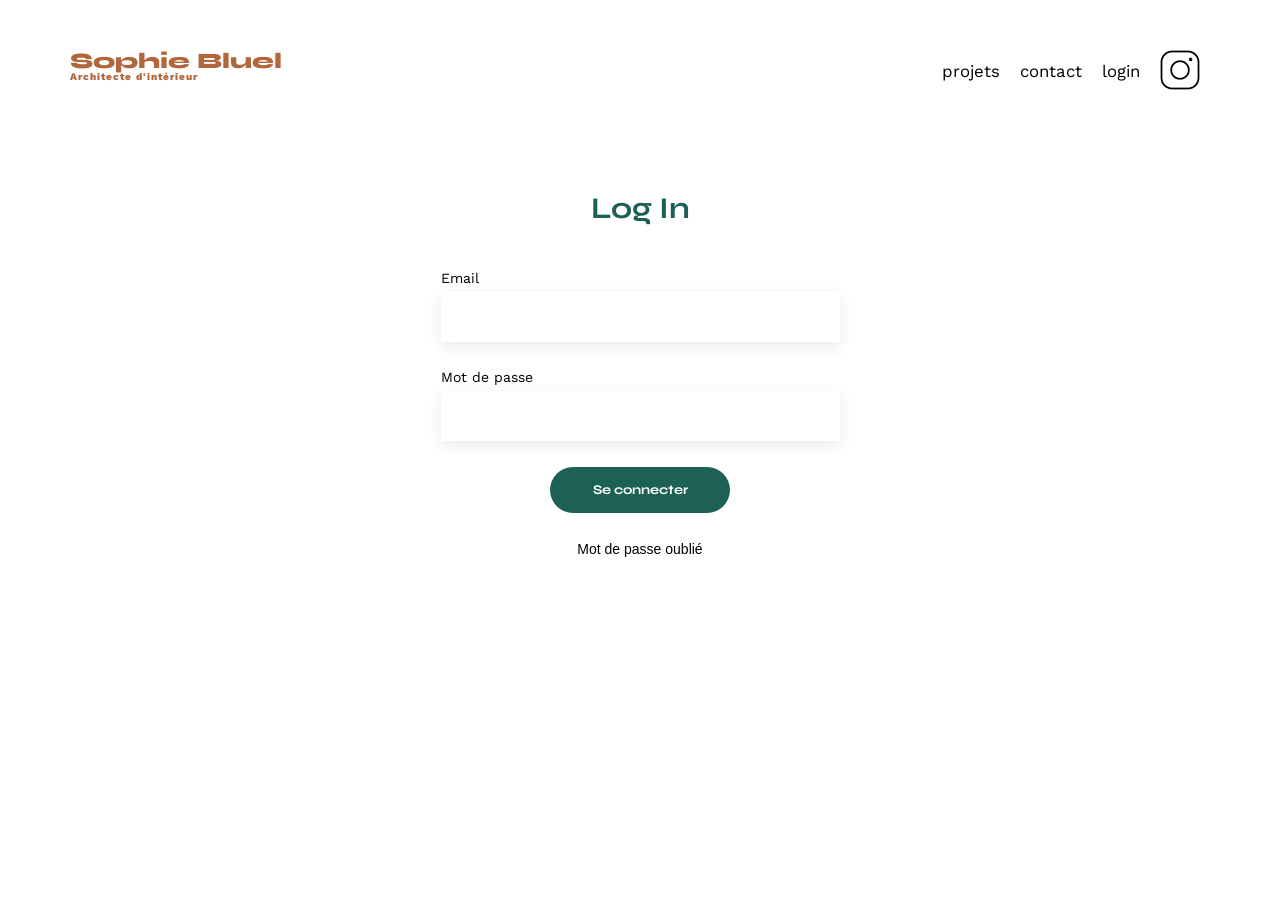
==== FrontEnd/login.html @ 2c6ded91 "ajout verif token + code modal" ====
<!DOCTYPE html>
<html lang="fr">

<head>
    <meta charset="UTF-8">
    <title>Connexion - Sophie Bluel</title>
    <meta name="viewport" content="width=device-width, initial-scale=1.0">
    <link rel="preconnect" href="https://fonts.googleapis.com">
    <link rel="preconnect" href="https://fonts.gstatic.com" crossorigin>
    <link href="https://fonts.googleapis.com/css2?family=Syne:wght@700;800&family=Work+Sans&display=swap" rel="stylesheet">
    <link rel="stylesheet" href="./assets/style.css">
    <script src="assets/javascript/login.js" defer></script>
</head>

<body>
<header>
	<h1>Sophie Bluel <span>Architecte d'intérieur</span></h1>
	<nav>
		<ul>
			<li>projets</li>
			<li>contact</li>
			<li><a href="login.html" id="login">login</a></li>
			<li><img src="./assets/icons/instagram.png" alt="Instagram"></li>
		</ul>
	</nav>
</header>

<main id="login">
    <h2>Log In</h2>
    <form id="login-form" action="#" method="post">
        <label for="email">Email</label>
        <input type="email" name="email" id="email">
        <label for="password">Mot de passe</label>
        <input type="password" name="password" id="password">
        <div id="error-message"></div>
        <input type="submit" value="Se connecter">
        <button type="button">Mot de passe oublié</button>
    </form>
</main>

</body>
---- FrontEnd/assets/style.css ----
/* http://meyerweb.com/eric/tools/css/reset/
   v2.0 | 20110126
   License: none (public domain)
*/

html, body, div, span, applet, object, iframe,
h1, h2, h3, h4, h5, h6, p, blockquote, pre,
a, abbr, acronym, address, big, cite, code,
del, dfn, em, img, ins, kbd, q, s, samp,
small, strike, strong, sub, sup, tt, var,
b, u, i, center,
dl, dt, dd, ol, ul, li,
fieldset, form, label, legend,
table, caption, tbody, tfoot, thead, tr, th, td,
article, aside, canvas, details, embed,
figure, figcaption, footer, header, hgroup,
menu, nav, output, ruby, section, summary,
time, mark, audio, video {
	margin: 0;
	padding: 0;
	border: 0;
	font-size: 100%;
	font: inherit;
	vertical-align: baseline;
}
/* HTML5 display-role reset for older browsers */
article, aside, details, figcaption, figure,
footer, header, hgroup, menu, nav, section {
	display: block;
}
body {
	line-height: 1;
}
ol, ul {
	list-style: none;
}
blockquote, q {
	quotes: none;
}
blockquote:before, blockquote:after,
q:before, q:after {
	content: '';
	content: none;
}
table {
	border-collapse: collapse;
	border-spacing: 0;
}
/** end reset css**/
body {
	max-width: 1140px;
	margin:auto;
	font-family: 'Work Sans' ;
	font-size: 14px;
}
header {
	display: flex;
	justify-content: space-between;
	margin: 50px 0
}
section {
	margin: 50px 0
}

h1{
	display: flex;
	flex-direction: column;
	font-family: 'Syne';
	font-size: 22px;
	font-weight: 800;
	color: #B1663C
}

h1 > span {
	font-family: 'Work Sans';
	font-size:10px;
	letter-spacing: 0.1em;
;
}

h2{
	font-family: 'Syne';
	font-weight: 700;
	font-size: 30px;
	color: #1D6154
}

.filterArea{
	display: flex;
    justify-content: center;
    margin-top: 4%;
    margin-bottom: 4%;
}

.filter-button{
    font-family: Syne;
	color: #1D6154;
    margin-right: 2%;
    border-radius: 38px;
    padding: 10px 9px;
    background-color: white;
    border: 2px solid #1D6154;
	padding-left: 15px;
	padding-right: 15px;
}

.filter-button.active {
	background-color:  #1D6154;
	color: white;
}

nav ul {
	display: flex;
	align-items: center;
	list-style-type: none;

}
nav li {
	padding: 0 10px;
	font-size: 1.2em;
}

li:hover {
	color: #B1663C;
}
#introduction {
	display: flex;
	align-items: center;
}
#introduction figure {
	flex: 1
}
#introduction img {
	display: block;
	margin: auto;
	width: 80%;
}

#introduction article {
	flex: 1
}
#introduction h2 {
	margin-bottom: 1em;
}

#introduction p {
	margin-bottom: 0.5em;
}
#portfolio h2 {
	text-align: center;
	margin-bottom: 1em;
}
.gallery {
	width: 100%;
	display: grid;
	grid-template-columns: 1fr 1fr 1fr;
	grid-column-gap: 20px;
	grid-row-gap: 20px;
}

.gallery img {
	width: 100%;

}
#contact {
	width: 50%;
margin: auto;
}
#contact > * {
	text-align: center;

}
#contact h2{
	margin-bottom: 20px;
}
#contact form {
	text-align: left;
	margin-top:30px;
	display: flex;
	flex-direction: column;
}

#contact input {
	height: 50px;
	font-size: 1.2em;
	border: none;
	box-shadow: 0px 4px 14px rgba(0, 0, 0, 0.09);
}
#contact label {
	margin: 2em 0 1em 0;
}
#contact textarea {
	border: none;
	box-shadow: 0px 4px 14px rgba(0, 0, 0, 0.09);
}

input[type="submit"]{
	font-family: 'Syne';
	font-weight: 700;
	color: white;
	background-color: #1D6154;
	margin : 2em auto ;
	width: 180px;
	text-align: center;
	border-radius: 60px ;
}

footer nav ul {
	display: flex;
	justify-content: flex-end;
	margin: 2em
}


#login {
    width: 50%;
    margin: 100px auto;
    text-align: center;
}

#login h2 {
    font-family: 'Syne';
    font-weight: 700;
    font-size: 30px;
    color: #1D6154;
    margin-bottom: 20px;
}

#login form {
    display: flex;
    flex-direction: column;
    align-items: center;
	text-align: left; 
}

#login label {
    margin: 2em 0 0.5em 0;
	display: flex;
	width: 70%
}

#login input[type="email"],
#login input[type="password"] {
    width: 70%;
    height: 50px;
    font-size: 1.2em;
    border: none;
    box-shadow: 0px 4px 14px rgba(0, 0, 0, 0.09);
    padding: 0 10px;
}

#login input[type="submit"] {
    font-family: 'Syne';
    font-weight: 700;
    color: white;
    background-color: #1D6154;
    margin: 2em auto;
    width: 180px;
    text-align: center;
    border-radius: 50px;
    border: none;
    padding: 15px;
    cursor: pointer;
}

#login button {
    background: none;
    border: none;
    color:black;
    font-size: 1em;
    cursor: pointer;
}

#login button:hover {
    text-decoration: underline;
}

#error-message{
	color: red;
}

#edition-mode {
	background-color: black;
	height: 59px;
	margin-left: -207px;
	margin-right: -207px;
	display: none;
	align-items: center;
	justify-content: center;
}

.edition-mode-txt {
	color: white;
	font-family: Work Sans;
	font-size: 16px;
	font-weight: 400;
}

.fa-pen-to-square {
	color: white;
}


#login{
	text-decoration: none;
	color: black;
}

.modification{
	display: flex;
	justify-content: center;	
}

.modification-btn{
	background: none;
	border: none;
	margin-bottom: 22px;
    font-size: 16px;
	display: none;
}


.modification .fa-pen-to-square{
	color: black;
}

.modal{
	position:fixed;
	top: 0;
	left: 0;
	width:100%;
	height: 100%;
	background: rgba(0,0,0,0.8);
	display: flex;
	align-items: center;
	justify-content: center;
}

.modification a {
	margin-top: 5px;
	text-decoration: none;
}

*{ box-sizing: border-box;}

.modal {
    position: fixed;
    z-index: 1000;
    left: 0;
    top: 0;
    width: 100%;
    height: 100%;
    overflow: auto;
    background-color: rgba(0, 0, 0, 0.4);
}

.modal-content {
    position: relative;
    background-color: #fff;
    margin: 5% auto;
    border: 1px solid #888;
    width: 630px;
    height: 688px;
    box-shadow: 0px 4px 14px rgba(0, 0, 0, 0.1);
    border-radius: 10px;
}

.modal-content h2 {
	margin-top: 30px;
    text-align: center;
    color: black;
	font-family: 'Work Sans';
    font-weight: 100;
}

.modal-gallery {
	margin-top: 30px;
	width: 553px;
	display: flex;
    gap: 10px;
    flex-wrap: wrap;
    margin-left: 63px;
}


.modal-gallery img {
	width: 85px;
    height: 122px;
    object-fit: cover;
    position: relative;
	margin-top: 20px;
}

.image-container {
    position: relative;
}

.fa-trash-can {
    position: absolute;
    top: 30px;
    right: 10px;
    cursor: pointer;
    background-color: black;
   color: white;
   padding:5px;
}

.separator {
    border-top: 1px solid #888;
}

.modal-content hr {
    width: 463px;
	margin-top: 27px;
    align-items: center;
    justify-content: center;
}

#add-photo-button {
    display: block;
    margin: 0 auto;
    background-color: #1D6154;
    color: white;
    border: none;
    padding: 10px 70px;
    border-radius: 50px;
    cursor: pointer;
	margin-top: 30px;
	font-family: 'Syne';
    font-weight: 100;
}

.close-button {
    position: absolute;
    top: 10px;
    right: 10px;
    cursor: pointer;
    font-size: 43px;
	padding-right: 10px;
}

.hidden{
	display: none;
}

/** fenêtre modale ajout **/

.add-picture{
	background-color: #EAF1F5;
	display: flex;
	justify-content: center;
	align-items: center;
	margin-left: 15%;
	margin-right: 15%;
	height: 28%;
	flex-direction: column;
	margin-top:6%;
	margin-bottom: 20px;
}

 .fa-image{
	color :#D1D8DC;
	font-size: 61px;
 }

 .add-file{
	border-radius: 38px;
    background-color: #D1D8DC;
    border: none;
    padding-top: 10px;
    padding-bottom: 10px;
    padding-left: 40px;
    padding-right: 40px;
    margin-top: 10px;
    margin-bottom: 7px;
	color: #5A7A8C;
 }

 .form-add-picture{
	display: flex;
	flex-direction: column;
 }

 .form-add-picture .validate-picture{
	border: none;
	background-color: gray;
 }

 .form-add-picture input{
	height: 50px;
	width: 438x;
	margin-left: 15%;
	margin-right: 15%; 
	margin-bottom: 5px;
	box-shadow: 0px 4px 14px rgba(0, 0, 0, 0.09);
 }

 .form-add-picture label{
	font-family: 'Work Sans';
	margin-left: 94px;
    margin-bottom: 10px;
    margin-top: 5px;
}

.form-add-picture hr {
	width: 70%;
	margin-top: 79px;
}
	
.form-add-picture input[type="submit"]{
	margin-left: 154px;
    width: 280px;
    height: 42px;
}

.form-add-picture select{
    width: 438px;
    margin-left: 94px;
	box-shadow: 0 10px 20px rgba(0, 0, 0, 0.1);
	height: 50px;
}


.moddal-header{
	display: flex;
	justify-content: space-between;
}

.back-btn{
	background-color: white;
    border: none;
    height: 7px;
    font-size: 28px;
    margin-left: 6px;
    margin-top: 11px;

}
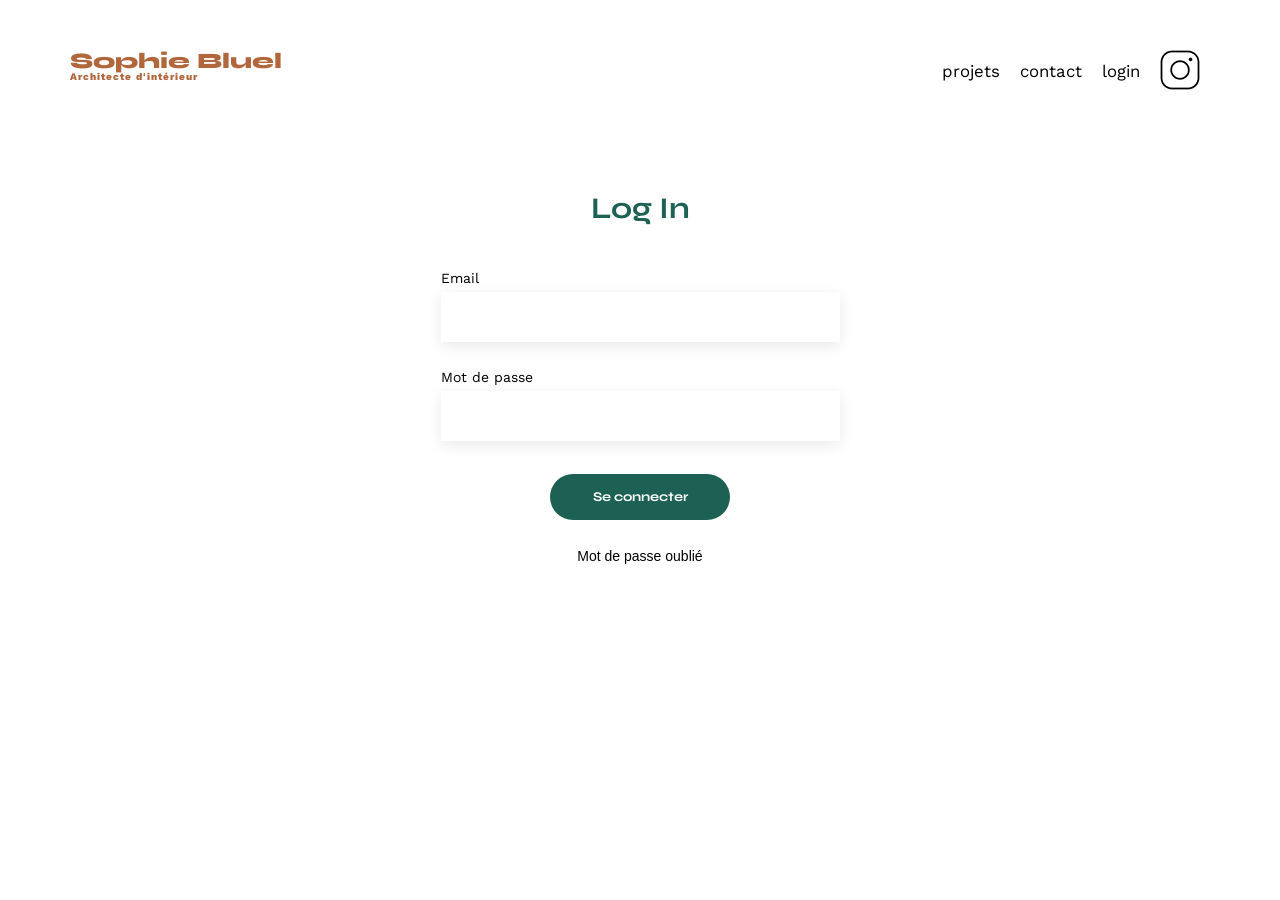
==== commit e5984727: "modifications finales" ====
--- a/FrontEnd/login.html
+++ b/FrontEnd/login.html
@@ -1,41 +1,43 @@
 <!DOCTYPE html>
 <html lang="fr">
+  <head>
+    <meta charset="UTF-8" />
+    <title>Connexion - Sophie Bluel</title>
+    <meta name="viewport" content="width=device-width, initial-scale=1.0" />
+    <link rel="preconnect" href="https://fonts.googleapis.com" />
+    <link rel="preconnect" href="https://fonts.gstatic.com" crossorigin />
+    <link
+      href="https://fonts.googleapis.com/css2?family=Syne:wght@700;800&family=Work+Sans&display=swap"
+      rel="stylesheet"
+    />
+    <link rel="stylesheet" href="./assets/style.css" />
+    <script src="assets/javascript/login.js" defer></script>
+  </head>
 
-<head>
-    <meta charset="UTF-8">
-    <title>Connexion - Sophie Bluel</title>
-    <meta name="viewport" content="width=device-width, initial-scale=1.0">
-    <link rel="preconnect" href="https://fonts.googleapis.com">
-    <link rel="preconnect" href="https://fonts.gstatic.com" crossorigin>
-    <link href="https://fonts.googleapis.com/css2?family=Syne:wght@700;800&family=Work+Sans&display=swap" rel="stylesheet">
-    <link rel="stylesheet" href="./assets/style.css">
-    <script src="assets/javascript/login.js" defer></script>
-</head>
+  <body>
+    <header>
+      <h1>Sophie Bluel <span>Architecte d'intérieur</span></h1>
+      <nav>
+        <ul>
+          <li>projets</li>
+          <li>contact</li>
+          <li><a href="login.html" id="login">login</a></li>
+          <li><img src="./assets/icons/instagram.png" alt="Instagram" /></li>
+        </ul>
+      </nav>
+    </header>
 
-<body>
-<header>
-	<h1>Sophie Bluel <span>Architecte d'intérieur</span></h1>
-	<nav>
-		<ul>
-			<li>projets</li>
-			<li>contact</li>
-			<li><a href="login.html" id="login">login</a></li>
-			<li><img src="./assets/icons/instagram.png" alt="Instagram"></li>
-		</ul>
-	</nav>
-</header>
-
-<main id="login">
-    <h2>Log In</h2>
-    <form id="login-form" action="#" method="post">
+    <main id="login">
+      <h2>Log In</h2>
+      <form id="login-form" action="#" method="post">
         <label for="email">Email</label>
-        <input type="email" name="email" id="email">
+        <input type="email" name="email" id="email" />
         <label for="password">Mot de passe</label>
-        <input type="password" name="password" id="password">
+        <input type="password" name="password" id="password" />
         <div id="error-message"></div>
-        <input type="submit" value="Se connecter">
+        <input type="submit" value="Se connecter" />
         <button type="button">Mot de passe oublié</button>
-    </form>
-</main>
-
-</body>+      </form>
+    </main>
+  </body>
+</html>
--- a/FrontEnd/assets/style.css
+++ b/FrontEnd/assets/style.css
@@ -3,536 +3,685 @@
    License: none (public domain)
 */
 
-html, body, div, span, applet, object, iframe,
-h1, h2, h3, h4, h5, h6, p, blockquote, pre,
-a, abbr, acronym, address, big, cite, code,
-del, dfn, em, img, ins, kbd, q, s, samp,
-small, strike, strong, sub, sup, tt, var,
-b, u, i, center,
-dl, dt, dd, ol, ul, li,
-fieldset, form, label, legend,
-table, caption, tbody, tfoot, thead, tr, th, td,
-article, aside, canvas, details, embed,
-figure, figcaption, footer, header, hgroup,
-menu, nav, output, ruby, section, summary,
-time, mark, audio, video {
-	margin: 0;
-	padding: 0;
-	border: 0;
-	font-size: 100%;
-	font: inherit;
-	vertical-align: baseline;
+html,
+body,
+div,
+span,
+applet,
+object,
+iframe,
+h1,
+h2,
+h3,
+h4,
+h5,
+h6,
+p,
+blockquote,
+pre,
+a,
+abbr,
+acronym,
+address,
+big,
+cite,
+code,
+del,
+dfn,
+em,
+img,
+ins,
+kbd,
+q,
+s,
+samp,
+small,
+strike,
+strong,
+sub,
+sup,
+tt,
+var,
+b,
+u,
+i,
+center,
+dl,
+dt,
+dd,
+ol,
+ul,
+li,
+fieldset,
+form,
+label,
+legend,
+table,
+caption,
+tbody,
+tfoot,
+thead,
+tr,
+th,
+td,
+article,
+aside,
+canvas,
+details,
+embed,
+figure,
+figcaption,
+footer,
+header,
+hgroup,
+menu,
+nav,
+output,
+ruby,
+section,
+summary,
+time,
+mark,
+audio,
+video {
+  margin: 0;
+  padding: 0;
+  border: 0;
+  font-size: 100%;
+  font: inherit;
+  vertical-align: baseline;
 }
 /* HTML5 display-role reset for older browsers */
-article, aside, details, figcaption, figure,
-footer, header, hgroup, menu, nav, section {
-	display: block;
+article,
+aside,
+details,
+figcaption,
+figure,
+footer,
+header,
+hgroup,
+menu,
+nav,
+section {
+  display: block;
 }
 body {
-	line-height: 1;
-}
-ol, ul {
-	list-style: none;
-}
-blockquote, q {
-	quotes: none;
-}
-blockquote:before, blockquote:after,
-q:before, q:after {
-	content: '';
-	content: none;
+  line-height: 1;
+}
+ol,
+ul {
+  list-style: none;
+}
+blockquote,
+q {
+  quotes: none;
+}
+blockquote:before,
+blockquote:after,
+q:before,
+q:after {
+  content: "";
+  content: none;
 }
 table {
-	border-collapse: collapse;
-	border-spacing: 0;
+  border-collapse: collapse;
+  border-spacing: 0;
 }
 /** end reset css**/
 body {
-	max-width: 1140px;
-	margin:auto;
-	font-family: 'Work Sans' ;
-	font-size: 14px;
+  max-width: 1140px;
+  margin: auto;
+  font-family: "Work Sans";
+  font-size: 14px;
 }
 header {
-	display: flex;
-	justify-content: space-between;
-	margin: 50px 0
+  display: flex;
+  justify-content: space-between;
+  margin: 50px 0;
 }
 section {
-	margin: 50px 0
-}
-
-h1{
-	display: flex;
-	flex-direction: column;
-	font-family: 'Syne';
-	font-size: 22px;
-	font-weight: 800;
-	color: #B1663C
+  margin: 50px 0;
+}
+
+h1 {
+  display: flex;
+  flex-direction: column;
+  font-family: "Syne";
+  font-size: 22px;
+  font-weight: 800;
+  color: #b1663c;
 }
 
 h1 > span {
-	font-family: 'Work Sans';
-	font-size:10px;
-	letter-spacing: 0.1em;
-;
-}
-
-h2{
-	font-family: 'Syne';
-	font-weight: 700;
-	font-size: 30px;
-	color: #1D6154
-}
-
-.filterArea{
-	display: flex;
-    justify-content: center;
-    margin-top: 4%;
-    margin-bottom: 4%;
-}
-
-.filter-button{
-    font-family: Syne;
-	color: #1D6154;
-    margin-right: 2%;
-    border-radius: 38px;
-    padding: 10px 9px;
-    background-color: white;
-    border: 2px solid #1D6154;
-	padding-left: 15px;
-	padding-right: 15px;
+  font-family: "Work Sans";
+  font-size: 10px;
+  letter-spacing: 0.1em;
+}
+
+h2 {
+  font-family: "Syne";
+  font-weight: 700;
+  font-size: 30px;
+  color: #1d6154;
+}
+
+.filterArea {
+  display: flex;
+  justify-content: center;
+  margin-top: 4%;
+  margin-bottom: 4%;
+}
+
+.filter-button {
+  font-family: Syne;
+  color: #1d6154;
+  margin-right: 2%;
+  border-radius: 38px;
+  padding: 10px 9px;
+  background-color: white;
+  border: 2px solid #1d6154;
+  padding-left: 15px;
+  padding-right: 15px;
 }
 
 .filter-button.active {
-	background-color:  #1D6154;
-	color: white;
+  background-color: #1d6154;
+  color: white;
 }
 
 nav ul {
-	display: flex;
-	align-items: center;
-	list-style-type: none;
-
+  display: flex;
+  align-items: center;
+  list-style-type: none;
 }
 nav li {
-	padding: 0 10px;
-	font-size: 1.2em;
+  padding: 0 10px;
+  font-size: 1.2em;
 }
 
 li:hover {
-	color: #B1663C;
+  color: #b1663c;
 }
 #introduction {
-	display: flex;
-	align-items: center;
+  display: flex;
+  align-items: center;
 }
 #introduction figure {
-	flex: 1
+  flex: 1;
 }
 #introduction img {
-	display: block;
-	margin: auto;
-	width: 80%;
+  display: block;
+  margin: auto;
+  width: 80%;
 }
 
 #introduction article {
-	flex: 1
+  flex: 1;
 }
 #introduction h2 {
-	margin-bottom: 1em;
+  margin-bottom: 1em;
 }
 
 #introduction p {
-	margin-bottom: 0.5em;
+  margin-bottom: 0.5em;
 }
 #portfolio h2 {
-	text-align: center;
-	margin-bottom: 1em;
+  text-align: center;
+  margin-bottom: 1em;
 }
 .gallery {
-	width: 100%;
-	display: grid;
-	grid-template-columns: 1fr 1fr 1fr;
-	grid-column-gap: 20px;
-	grid-row-gap: 20px;
+  width: 100%;
+  display: grid;
+  grid-template-columns: 1fr 1fr 1fr;
+  grid-column-gap: 20px;
+  grid-row-gap: 20px;
 }
 
 .gallery img {
-	width: 100%;
-
+  width: 100%;
 }
 #contact {
-	width: 50%;
-margin: auto;
+  width: 50%;
+  margin: auto;
 }
 #contact > * {
-	text-align: center;
-
-}
-#contact h2{
-	margin-bottom: 20px;
+  text-align: center;
+}
+#contact h2 {
+  margin-bottom: 20px;
 }
 #contact form {
-	text-align: left;
-	margin-top:30px;
-	display: flex;
-	flex-direction: column;
+  text-align: left;
+  margin-top: 30px;
+  display: flex;
+  flex-direction: column;
 }
 
 #contact input {
-	height: 50px;
-	font-size: 1.2em;
-	border: none;
-	box-shadow: 0px 4px 14px rgba(0, 0, 0, 0.09);
+  height: 50px;
+  font-size: 1.2em;
+  border: none;
+  box-shadow: 0px 4px 14px rgba(0, 0, 0, 0.09);
 }
 #contact label {
-	margin: 2em 0 1em 0;
+  margin: 2em 0 1em 0;
 }
 #contact textarea {
-	border: none;
-	box-shadow: 0px 4px 14px rgba(0, 0, 0, 0.09);
-}
-
-input[type="submit"]{
-	font-family: 'Syne';
-	font-weight: 700;
-	color: white;
-	background-color: #1D6154;
-	margin : 2em auto ;
-	width: 180px;
-	text-align: center;
-	border-radius: 60px ;
+  border: none;
+  box-shadow: 0px 4px 14px rgba(0, 0, 0, 0.09);
+}
+
+input[type="submit"] {
+  font-family: "Syne";
+  font-weight: 700;
+  color: white;
+  background-color: #1d6154;
+  margin: 2em auto;
+  width: 180px;
+  text-align: center;
+  border-radius: 60px;
 }
 
 footer nav ul {
-	display: flex;
-	justify-content: flex-end;
-	margin: 2em
-}
-
+  display: flex;
+  justify-content: flex-end;
+  margin: 2em;
+}
 
 #login {
-    width: 50%;
-    margin: 100px auto;
-    text-align: center;
+  width: 50%;
+  margin: 100px auto;
+  text-align: center;
 }
 
 #login h2 {
-    font-family: 'Syne';
-    font-weight: 700;
-    font-size: 30px;
-    color: #1D6154;
-    margin-bottom: 20px;
+  font-family: "Syne";
+  font-weight: 700;
+  font-size: 30px;
+  color: #1d6154;
+  margin-bottom: 20px;
 }
 
 #login form {
-    display: flex;
-    flex-direction: column;
-    align-items: center;
-	text-align: left; 
+  display: flex;
+  flex-direction: column;
+  align-items: center;
+  text-align: left;
 }
 
 #login label {
-    margin: 2em 0 0.5em 0;
-	display: flex;
-	width: 70%
+  margin: 2em 0 0.5em 0;
+  display: flex;
+  width: 70%;
 }
 
 #login input[type="email"],
 #login input[type="password"] {
-    width: 70%;
-    height: 50px;
-    font-size: 1.2em;
-    border: none;
-    box-shadow: 0px 4px 14px rgba(0, 0, 0, 0.09);
-    padding: 0 10px;
+  width: 70%;
+  height: 50px;
+  font-size: 1.2em;
+  border: none;
+  box-shadow: 0px 4px 14px rgba(0, 0, 0, 0.09);
+  padding: 0 10px;
 }
 
 #login input[type="submit"] {
-    font-family: 'Syne';
-    font-weight: 700;
-    color: white;
-    background-color: #1D6154;
-    margin: 2em auto;
-    width: 180px;
-    text-align: center;
-    border-radius: 50px;
-    border: none;
-    padding: 15px;
-    cursor: pointer;
+  font-family: "Syne";
+  font-weight: 700;
+  color: white;
+  background-color: #1d6154;
+  margin: 2em auto;
+  width: 180px;
+  text-align: center;
+  border-radius: 50px;
+  border: none;
+  padding: 15px;
+  cursor: pointer;
 }
 
 #login button {
-    background: none;
-    border: none;
-    color:black;
-    font-size: 1em;
-    cursor: pointer;
+  background: none;
+  border: none;
+  color: black;
+  font-size: 1em;
+  cursor: pointer;
 }
 
 #login button:hover {
-    text-decoration: underline;
-}
-
-#error-message{
-	color: red;
+  text-decoration: underline;
+}
+
+#error-message {
+  color: red;
+  padding-top: 7px;
 }
 
 #edition-mode {
-	background-color: black;
-	height: 59px;
-	margin-left: -207px;
-	margin-right: -207px;
-	display: none;
-	align-items: center;
-	justify-content: center;
+  background-color: black;
+  height: 59px;
+  margin-left: -207px;
+  margin-right: -207px;
+  display: none;
+  align-items: center;
+  justify-content: center;
 }
 
 .edition-mode-txt {
-	color: white;
-	font-family: Work Sans;
-	font-size: 16px;
-	font-weight: 400;
+  color: white;
+  font-family: Work Sans;
+  font-size: 16px;
+  font-weight: 400;
 }
 
 .fa-pen-to-square {
-	color: white;
-}
-
-
-#login{
-	text-decoration: none;
-	color: black;
-}
-
-.modification{
-	display: flex;
-	justify-content: center;	
-}
-
-.modification-btn{
-	background: none;
-	border: none;
-	margin-bottom: 22px;
-    font-size: 16px;
-	display: none;
-}
-
-
-.modification .fa-pen-to-square{
-	color: black;
-}
-
-.modal{
-	position:fixed;
-	top: 0;
-	left: 0;
-	width:100%;
-	height: 100%;
-	background: rgba(0,0,0,0.8);
-	display: flex;
-	align-items: center;
-	justify-content: center;
+  color: white;
+}
+
+#login {
+  text-decoration: none;
+  color: black;
+}
+
+.links {
+  text-decoration: none;
+  color: black;
+}
+
+.modification {
+  display: flex;
+  justify-content: center;
+}
+
+.modification-btn {
+  background: none;
+  border: none;
+  margin-bottom: 22px;
+  font-size: 16px;
+  display: none;
+}
+
+.modification .fa-pen-to-square {
+  color: black;
+}
+
+.modal {
+  position: fixed;
+  top: 0;
+  left: 0;
+  width: 100%;
+  height: 100%;
+  background: rgba(0, 0, 0, 0.8);
+  display: flex;
+  align-items: center;
+  justify-content: center;
 }
 
 .modification a {
-	margin-top: 5px;
-	text-decoration: none;
-}
-
-*{ box-sizing: border-box;}
+  margin-top: 5px;
+  text-decoration: none;
+}
+
+* {
+  box-sizing: border-box;
+}
 
 .modal {
-    position: fixed;
-    z-index: 1000;
-    left: 0;
-    top: 0;
-    width: 100%;
-    height: 100%;
-    overflow: auto;
-    background-color: rgba(0, 0, 0, 0.4);
+  position: fixed;
+  z-index: 1000;
+  left: 0;
+  top: 0;
+  width: 100%;
+  height: 100%;
+  overflow: auto;
+  background-color: rgba(0, 0, 0, 0.4);
 }
 
 .modal-content {
-    position: relative;
-    background-color: #fff;
-    margin: 5% auto;
-    border: 1px solid #888;
-    width: 630px;
-    height: 688px;
-    box-shadow: 0px 4px 14px rgba(0, 0, 0, 0.1);
-    border-radius: 10px;
+  position: relative;
+  background-color: #fff;
+  margin: 5% auto;
+  border: 1px solid #888;
+  width: 630px;
+  height: 688px;
+  box-shadow: 0px 4px 14px rgba(0, 0, 0, 0.1);
+  border-radius: 10px;
 }
 
 .modal-content h2 {
-	margin-top: 30px;
-    text-align: center;
-    color: black;
-	font-family: 'Work Sans';
-    font-weight: 100;
+  margin-top: 30px;
+  text-align: center;
+  color: black;
+  font-family: "Work Sans";
+  font-weight: 100;
 }
 
 .modal-gallery {
-	margin-top: 30px;
-	width: 553px;
-	display: flex;
-    gap: 10px;
-    flex-wrap: wrap;
-    margin-left: 63px;
-}
-
+  margin-top: 30px;
+  width: 553px;
+  display: flex;
+  gap: 10px;
+  flex-wrap: wrap;
+  margin-left: 82px;
+}
 
 .modal-gallery img {
-	width: 85px;
-    height: 122px;
-    object-fit: cover;
-    position: relative;
-	margin-top: 20px;
+  width: 85px;
+  height: 122px;
+  object-fit: cover;
+  position: relative;
+  margin-top: 20px;
 }
 
 .image-container {
-    position: relative;
+  position: relative;
 }
 
 .fa-trash-can {
-    position: absolute;
-    top: 30px;
-    right: 10px;
-    cursor: pointer;
-    background-color: black;
-   color: white;
-   padding:5px;
+  top: 30px;
+  right: 10px;
+  cursor: pointer;
+  background-color: black;
+  color: white;
+  padding: 5px;
+  margin-left: -10px;
+  margin-top: -3px;
+  border-radius: 4px;
+}
+
+.btn-bin {
+  color: blue;
+  height: 22px;
+  width: 19px;
+  margin-left: 61px;
+  margin-top: 24px;
+  /* z-index: auto; */
+  position: fixed;
+}
+
+.figure-modal-style {
+  display: flex;
 }
 
 .separator {
-    border-top: 1px solid #888;
+  border-top: 1px solid #888;
 }
 
 .modal-content hr {
-    width: 463px;
-	margin-top: 27px;
-    align-items: center;
-    justify-content: center;
+  width: 463px;
+  margin-top: 27px;
+  align-items: center;
+  justify-content: center;
 }
 
 #add-photo-button {
-    display: block;
-    margin: 0 auto;
-    background-color: #1D6154;
-    color: white;
-    border: none;
-    padding: 10px 70px;
-    border-radius: 50px;
-    cursor: pointer;
-	margin-top: 30px;
-	font-family: 'Syne';
-    font-weight: 100;
+  display: block;
+  margin: 0 auto;
+  background-color: #1d6154;
+  color: white;
+  border: none;
+  padding: 10px 70px;
+  border-radius: 50px;
+  cursor: pointer;
+  margin-top: 30px;
+  font-family: "Syne";
+  font-weight: 100;
 }
 
 .close-button {
-    position: absolute;
-    top: 10px;
-    right: 10px;
-    cursor: pointer;
-    font-size: 43px;
-	padding-right: 10px;
-}
-
-.hidden{
-	display: none;
+  position: absolute;
+  top: 10px;
+  right: 10px;
+  cursor: pointer;
+  font-size: 43px;
+  padding-right: 10px;
+}
+
+.close-button-ajout {
+  position: absolute;
+  top: 10px;
+  right: 10px;
+  cursor: pointer;
+  font-size: 43px;
+  padding-right: 10px;
+}
+.hidden {
+  display: none;
 }
 
 /** fenêtre modale ajout **/
 
-.add-picture{
-	background-color: #EAF1F5;
-	display: flex;
-	justify-content: center;
-	align-items: center;
-	margin-left: 15%;
-	margin-right: 15%;
-	height: 28%;
-	flex-direction: column;
-	margin-top:6%;
-	margin-bottom: 20px;
-}
-
- .fa-image{
-	color :#D1D8DC;
-	font-size: 61px;
- }
-
- .add-file{
-	border-radius: 38px;
-    background-color: #D1D8DC;
-    border: none;
-    padding-top: 10px;
-    padding-bottom: 10px;
-    padding-left: 40px;
-    padding-right: 40px;
-    margin-top: 10px;
-    margin-bottom: 7px;
-	color: #5A7A8C;
- }
-
- .form-add-picture{
-	display: flex;
-	flex-direction: column;
- }
-
- .form-add-picture .validate-picture{
-	border: none;
-	background-color: gray;
- }
-
- .form-add-picture input{
-	height: 50px;
-	width: 438x;
-	margin-left: 15%;
-	margin-right: 15%; 
-	margin-bottom: 5px;
-	box-shadow: 0px 4px 14px rgba(0, 0, 0, 0.09);
- }
-
- .form-add-picture label{
-	font-family: 'Work Sans';
-	margin-left: 94px;
-    margin-bottom: 10px;
-    margin-top: 5px;
+.add-picture {
+  background-color: #eaf1f5;
+  display: flex;
+  justify-content: center;
+  align-items: center;
+  margin-left: 15%;
+  margin-right: 15%;
+  height: 28%;
+  flex-direction: column;
+  margin-top: 6%;
+  margin-bottom: 20px;
+}
+
+.fa-image {
+  color: #d1d8dc;
+  font-size: 61px;
+  margin-left: 52px;
+}
+
+.add-file {
+  border-radius: 38px;
+  background-color: #d1d8dc;
+  border: none;
+  padding-top: 10px;
+  padding-bottom: 10px;
+  padding-left: 40px;
+  padding-right: 40px;
+  margin-top: 10px;
+  margin-bottom: 7px;
+  color: #5a7a8c;
+  /*z-index: 1;*/
+}
+
+.form-add-picture {
+  display: flex;
+  flex-direction: column;
+}
+
+.form-add-picture .validate-picture {
+  border: none;
+  background-color: #1d6154;
+}
+
+.form-add-picture input {
+  height: 50px;
+  width: 438x;
+  margin-left: 15%;
+  margin-right: 15%;
+  margin-bottom: 5px;
+}
+
+.form-add-picture label {
+  font-family: "Work Sans";
+  margin-left: 94px;
+  margin-bottom: 10px;
+  margin-top: 5px;
 }
 
 .form-add-picture hr {
-	width: 70%;
-	margin-top: 79px;
-}
-	
-.form-add-picture input[type="submit"]{
-	margin-left: 154px;
-    width: 280px;
-    height: 42px;
-}
-
-.form-add-picture select{
-    width: 438px;
-    margin-left: 94px;
-	box-shadow: 0 10px 20px rgba(0, 0, 0, 0.1);
-	height: 50px;
-}
-
-
-.moddal-header{
-	display: flex;
-	justify-content: space-between;
-}
-
-.back-btn{
-	background-color: white;
-    border: none;
-    height: 7px;
-    font-size: 28px;
-    margin-left: 6px;
-    margin-top: 11px;
-
-}
- +  width: 70%;
+  margin-top: 79px;
+}
+
+.form-add-picture input[type="submit"] {
+  margin-left: 164px;
+  width: 280px;
+  height: 42px;
+}
+
+.form-add-picture select {
+  width: 438px;
+  margin-left: 94px;
+  box-shadow: 0 10px 20px rgba(0, 0, 0, 0.1);
+  height: 50px;
+}
+
+.moddal-header {
+  display: flex;
+  justify-content: space-between;
+}
+
+.back-btn {
+  background-color: white;
+  border: none;
+  height: 7px;
+  font-size: 28px;
+  margin-left: 6px;
+  margin-top: 11px;
+}
+
+#img-work {
+  margin-left: 25px;
+  background-color: #5a7a8c;
+  margin-top: -35px;
+  width: 115px;
+}
+
+.format {
+  padding-top: 13px;
+  margin-left: 18px;
+}
+
+#file-upload-button {
+  background-color: #5a7a8c;
+}
+
+#error-img {
+  color: red;
+  padding-top: 5px;
+  text-align: center;
+}
+
+#upload-image {
+  background-color: blue;
+  z-index: 2;
+}
+
+.photo-preview {
+  width: 129px;
+  height: 169px;
+}
+
+#photo-uploaded-container {
+  display: flex;
+  flex-direction: column;
+}
+
+img {
+  max-width: 100%;
+  max-height: 100%;
+}
+
+.validate-picture:disabled {
+  background-color: gray;
+}
